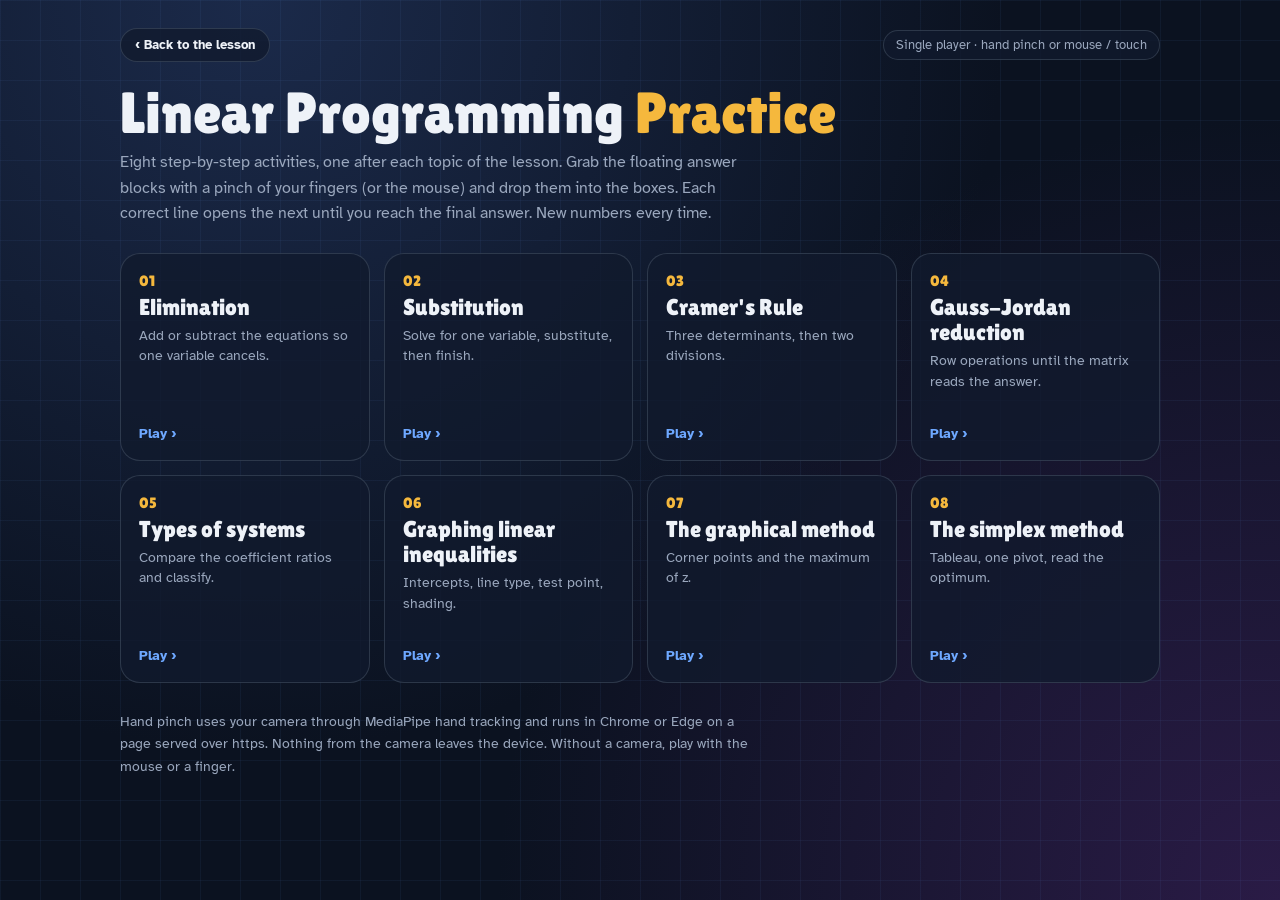
==== practice/index.html @ 4fee57f9 "Add Linear Programming web app, assets, and practice problems Co-Authored-By: Claude Sonnet 5.5 <nor" ====
<!doctype html>
<html lang="en">
<head>
<meta charset="utf-8">
<meta name="viewport" content="width=device-width,initial-scale=1,viewport-fit=cover">
<style>:root{box-sizing:border-box;padding-top:env(safe-area-inset-top,0px);padding-bottom:env(safe-area-inset-bottom,0px)}body{margin:0;font:14px -apple-system,BlinkMacSystemFont,sans-serif}[hidden]{display:none!important}</style>
</head>
<body>
<title>Linear Programming Practice</title>
<meta name="claude:viewport-fit-sides" content="cover">
<link rel="preconnect" href="https://fonts.googleapis.com">
<link rel="stylesheet" href="https://fonts.googleapis.com/css2?family=Atkinson+Hyperlegible:wght@400;700&family=Lilita+One&display=swap">
<link rel="stylesheet" href="../assets/katex/katex.min.css">
<link rel="stylesheet" href="practice.css">
<style>
body{overflow:auto}
.wrap{max-width:1040px;margin:0 auto;padding-block:28px 40px;padding-left:max(16px,env(safe-area-inset-left,0px));padding-right:max(16px,env(safe-area-inset-right,0px))}
.top{display:flex;justify-content:space-between;align-items:center;gap:12px;flex-wrap:wrap}
h1{font:400 clamp(34px,6vw,58px)/1 var(--display);margin:22px 0 8px;text-wrap:balance}
h1 span{color:var(--accent)}
.lede{color:var(--muted);max-width:62ch;line-height:1.6;font-size:16px;margin:0 0 26px}
.grid{display:grid;grid-template-columns:repeat(auto-fill,minmax(230px,1fr));gap:14px}
.act{display:grid;grid-template-rows:auto auto 1fr auto;gap:6px;padding:18px;border-radius:20px;background:var(--panel);border:1px solid var(--panel-line);color:var(--fg);text-decoration:none;min-height:170px;transition:transform .15s,border-color .15s}
.act:hover{transform:translateY(-3px);border-color:var(--accent)}
.act:focus-visible{outline:2px solid var(--accent);outline-offset:3px}
.act .n{font:400 15px var(--display);color:var(--accent)}
.act .t{font:400 23px/1.1 var(--display)}
.act .d{color:var(--muted);font-size:14px;line-height:1.45}
.act .go{font-weight:700;font-size:14px;color:var(--blue)}
.note{margin-top:28px;color:var(--muted);font-size:14px;line-height:1.6;max-width:70ch}
</style>
<div class="wrap">
  <div class="top"><a class="btn" href="../index.html">‹ Back to the lesson</a><span class="chip">Single player · hand pinch or mouse / touch</span></div>
  <h1>Linear Programming <span>Practice</span></h1>
  <p class="lede">Eight step-by-step activities, one after each topic of the lesson. Grab the floating answer blocks with a pinch of your fingers (or the mouse) and drop them into the boxes. Each correct line opens the next until you reach the final answer. New numbers every time.</p>
  <nav class="grid">
    <a class="act" href="elimination.html"><span class="n">01</span><span class="t">Elimination</span><span class="d">Add or subtract the equations so one variable cancels.</span><span class="go">Play ›</span></a>
    <a class="act" href="substitution.html"><span class="n">02</span><span class="t">Substitution</span><span class="d">Solve for one variable, substitute, then finish.</span><span class="go">Play ›</span></a>
    <a class="act" href="cramers-rule.html"><span class="n">03</span><span class="t">Cramer&#x27;s Rule</span><span class="d">Three determinants, then two divisions.</span><span class="go">Play ›</span></a>
    <a class="act" href="gauss-jordan.html"><span class="n">04</span><span class="t">Gauss-Jordan reduction</span><span class="d">Row operations until the matrix reads the answer.</span><span class="go">Play ›</span></a>
    <a class="act" href="types-of-systems.html"><span class="n">05</span><span class="t">Types of systems</span><span class="d">Compare the coefficient ratios and classify.</span><span class="go">Play ›</span></a>
    <a class="act" href="inequalities.html"><span class="n">06</span><span class="t">Graphing linear inequalities</span><span class="d">Intercepts, line type, test point, shading.</span><span class="go">Play ›</span></a>
    <a class="act" href="graphical-method.html"><span class="n">07</span><span class="t">The graphical method</span><span class="d">Corner points and the maximum of z.</span><span class="go">Play ›</span></a>
    <a class="act" href="simplex.html"><span class="n">08</span><span class="t">The simplex method</span><span class="d">Tableau, one pivot, read the optimum.</span><span class="go">Play ›</span></a>
  </nav>
  <p class="note">Hand pinch uses your camera through MediaPipe hand tracking and runs in Chrome or Edge on a page served over https. Nothing from the camera leaves the device. Without a camera, play with the mouse or a finger.</p>
</div>

</body>
</html>
---- practice/practice.css ----
/* Pinch practice: dark game look shared by every activity page (single dark world by design). */
:root{
  --bg:#0b1220; --bg2:#111a2e; --panel:rgba(17,26,46,.78); --panel-line:rgba(148,163,184,.22);
  --fg:#eef2f8; --muted:#9aa7bd; --accent:#f5b83d; --good:#46cf86; --bad:#ff6b6b; --blue:#6ea8ff; --violet:#b48cff;
  --display:"Lilita One","Arial Rounded MT Bold","Trebuchet MS",sans-serif;
  --ui:"Atkinson Hyperlegible",Verdana,Arial,sans-serif;
  color-scheme:dark;
}
html,body{height:100%}
body{background:var(--bg);color:var(--fg);font-family:var(--ui);overflow:hidden;
  background-image:linear-gradient(rgba(110,168,255,.06) 1px,transparent 1px),linear-gradient(90deg,rgba(110,168,255,.06) 1px,transparent 1px),radial-gradient(circle at 20% 0%,#1b2a4a 0,transparent 55%),radial-gradient(circle at 100% 100%,#2a1b46 0,transparent 50%);
  background-size:40px 40px,40px 40px,100% 100%,100% 100%}
button,a{font-family:var(--ui)}
#app{position:fixed;inset:0;display:grid;grid-template-rows:auto 1fr;gap:12px;
  padding-top:calc(12px + env(safe-area-inset-top,0px));padding-bottom:calc(12px + env(safe-area-inset-bottom,0px));
  padding-left:max(16px,env(safe-area-inset-left,0px));padding-right:max(16px,env(safe-area-inset-right,0px));
  -webkit-user-select:none;user-select:none}
#cam{position:absolute;inset:0;width:100%;height:100%;object-fit:cover;transform:scaleX(-1);opacity:0;pointer-events:none;transition:opacity .4s}
body.hand #cam{opacity:.28}
#fx{position:absolute;inset:0;width:100%;height:100%;pointer-events:none;z-index:8}
#tiles{position:absolute;inset:0;pointer-events:none;z-index:7;overflow:hidden}

/* HUD */
#hud{position:relative;z-index:3;display:flex;align-items:center;gap:8px;flex-wrap:wrap}
#hud .brand{display:flex;align-items:center;gap:10px;margin-right:auto;min-width:0}
#hud h1{font:400 clamp(20px,2.4vw,28px) var(--display);margin:0;letter-spacing:.01em;white-space:nowrap;overflow:hidden;text-overflow:ellipsis}
#hud h1 span{color:var(--accent)}
.chip{display:inline-flex;align-items:center;gap:6px;padding:6px 12px;border-radius:999px;background:var(--panel);border:1px solid var(--panel-line);font-size:13px;color:var(--muted);white-space:nowrap}
.chip b{color:var(--fg);font:400 17px var(--display);letter-spacing:.02em}
.btn{appearance:none;border:1px solid var(--panel-line);background:var(--panel);color:var(--fg);border-radius:999px;padding:8px 14px;font-weight:700;font-size:13px;cursor:pointer;text-decoration:none;display:inline-flex;align-items:center;gap:6px}
.btn:hover{border-color:var(--accent);color:var(--accent)}
.btn:focus-visible{outline:2px solid var(--accent);outline-offset:2px}
.btn.primary{background:linear-gradient(180deg,#ffcb5c,#f0a51f);color:#231703;border-color:transparent}
.btn.primary:hover{color:#231703;filter:brightness(1.06)}
.btn.big{font:400 20px var(--display);padding:14px 22px;letter-spacing:.02em}

/* Board */
#board{position:relative;z-index:2;display:grid;grid-template-columns:minmax(250px,.95fr) minmax(320px,1.45fr) minmax(240px,1fr);gap:12px;min-height:0}
.panel{background:var(--panel);border:1px solid var(--panel-line);border-radius:18px;backdrop-filter:blur(8px);-webkit-backdrop-filter:blur(8px);min-height:0;min-width:0;position:relative}
.ptitle{font-size:11px;letter-spacing:.12em;text-transform:uppercase;color:var(--muted);font-weight:700}
#left{display:flex;flex-direction:column;gap:12px;padding:16px;overflow:auto}
#prompt .kicker{font:400 15px var(--display);color:var(--accent);letter-spacing:.04em;margin-bottom:6px}
#prompt .ptext{font-size:16px;line-height:1.55}
#prompt .katex{font-size:1.08em}
#visual{border-top:1px solid var(--panel-line);padding-top:12px}
#visual svg{width:100%;max-width:340px;display:block;margin:0 auto}
.vcap{font-size:12px;color:var(--muted);margin-bottom:6px;text-align:center}
.tab{border-collapse:collapse;margin:0 auto;font-size:15px}
.tab th,.tab td{padding:5px 9px;text-align:center;border-bottom:1px solid var(--panel-line)}
.tab th{color:var(--muted);font-weight:700;font-size:12px}
.tab td.b{border-left:2px solid var(--muted)}
.tab tr.bottom td{border-top:2px solid var(--muted)}
.tab .pc{background:rgba(245,184,61,.16)}
.tab .pr td{background:rgba(110,168,255,.14)}
.tab .pv{background:rgba(245,184,61,.5)!important;color:#fff;font-weight:700;border-radius:6px}
.tab .new{color:var(--accent);font-weight:700}
.mat{text-align:center;font-size:17px;padding:4px 0}

#mid{display:flex;flex-direction:column;padding:14px 14px 10px}
#mid .head{display:flex;align-items:center;justify-content:space-between;gap:8px;margin:0 2px 8px}
#lines{list-style:none;margin:0;padding:2px 4px 8px;overflow:auto;flex:1;display:flex;flex-direction:column;gap:8px}
.line{border-radius:14px;padding:9px 12px;border:1px solid transparent;transition:opacity .3s,background .3s,border-color .3s}
.line .cap{font-size:12px;color:var(--muted);margin-bottom:4px;font-weight:700}
.line .cap .katex{font-size:1em}
.line .row{display:flex;flex-wrap:wrap;align-items:center;gap:6px 6px;font-size:19px;min-height:40px}
.line .row .t{font-size:15px;color:var(--muted)}
.line.future{opacity:.0;height:0;padding:0;margin:0;overflow:hidden;border:0}
.line.active{background:rgba(110,168,255,.10);border-color:rgba(110,168,255,.45)}
.line.done{opacity:.86}
.line.done .row{font-size:17px}
.line.ok{background:rgba(70,207,134,.16);border-color:var(--good)}
.line.final.done{background:rgba(245,184,61,.12);border-color:rgba(245,184,61,.5);opacity:1}
.line.bad{animation:shake .45s}
@keyframes shake{20%{transform:translateX(-8px)}40%{transform:translateX(7px)}60%{transform:translateX(-5px)}80%{transform:translateX(3px)}}
.frac{display:inline-flex;flex-direction:column;align-items:center;vertical-align:middle;gap:3px}
.frac .num,.frac .den{display:flex;align-items:center;gap:4px;justify-content:center;padding:0 3px}
.frac .num{border-bottom:2px solid var(--fg);padding-bottom:3px}
.slot{display:inline-flex;align-items:center;justify-content:center;min-width:46px;height:40px;border-radius:10px;border:2px dashed rgba(238,242,248,.45);box-sizing:border-box;transition:border-color .15s,background .15s,width .15s;touch-action:none}
.slot.word{min-width:120px}
.slot.over{border-color:var(--accent);background:rgba(245,184,61,.15);border-style:solid}
.slot.full{border-color:transparent}
.slot.wrong{border-color:var(--bad)!important;background:rgba(255,107,107,.2)}
.slot.filled{border:0;min-width:0;height:auto;padding:0 2px;color:var(--good);font-weight:700}
.slot.filled .word{font-size:16px}
.line.final .slot.filled{color:var(--accent)}
#hintBox{margin:6px 4px 0;padding:10px 12px;border-radius:12px;background:rgba(180,140,255,.14);border:1px solid rgba(180,140,255,.4);font-size:14px;line-height:1.5}
#flash{position:absolute;left:50%;top:10px;transform:translate(-50%,-8px);padding:7px 14px;border-radius:999px;font-weight:700;font-size:14px;opacity:0;transition:opacity .2s,transform .2s;pointer-events:none;z-index:4;white-space:nowrap}
#flash.show{opacity:1;transform:translate(-50%,0)}
#flash.good{background:var(--good);color:#06240f}
#flash.bad{background:var(--bad);color:#2a0606}

#pool{padding:12px 14px;overflow:hidden;touch-action:none}
#pool .ptitle{display:flex;justify-content:space-between;gap:8px}
#handNote{position:absolute;left:12px;right:12px;bottom:12px;font-size:13px;color:var(--muted);text-align:center}

/* Tiles */
.tile{position:absolute;left:0;top:0;min-width:46px;height:40px;padding:0 12px;box-sizing:border-box;display:flex;align-items:center;justify-content:center;border-radius:12px;
  font-size:19px;font-weight:700;color:#fff;white-space:nowrap;will-change:transform;
  background:linear-gradient(180deg,#5b8def,#3a63c9);box-shadow:0 6px 0 rgba(0,0,0,.28),0 10px 22px rgba(0,0,0,.35),inset 0 1px 0 rgba(255,255,255,.35);transition:box-shadow .15s,scale .15s}
.tile.var{background:linear-gradient(180deg,#a77bff,#7a4fe0)}
.tile.sym{background:linear-gradient(180deg,#ffb455,#e98a12);color:#2b1600}
.tile.word{background:linear-gradient(180deg,#3fcf8e,#1f9f66);font-size:15px}
.tile .word{font-weight:700}
.tile.hover{scale:1.08;box-shadow:0 0 0 3px var(--accent),0 10px 22px rgba(0,0,0,.35)}
.tile.held{scale:1.14;z-index:2;box-shadow:0 0 0 3px #fff,0 18px 30px rgba(0,0,0,.45)}

/* Screens */
.screen{position:absolute;inset:0;z-index:20;display:grid;place-items:center;background:rgba(6,10,20,.72);backdrop-filter:blur(6px);-webkit-backdrop-filter:blur(6px);
  padding-left:max(16px,env(safe-area-inset-left,0px));padding-right:max(16px,env(safe-area-inset-right,0px));padding-block:16px;overflow:auto}
.card{background:linear-gradient(180deg,#16223d,#101a30);border:1px solid var(--panel-line);border-radius:24px;padding:28px;max-width:560px;width:100%;box-sizing:border-box;box-shadow:0 30px 80px rgba(0,0,0,.5);text-align:center}
.card h2{font:400 clamp(30px,5vw,44px)/1.05 var(--display);margin:0 0 6px;text-wrap:balance}
.card h2 span{color:var(--accent)}
.card p{color:var(--muted);line-height:1.55;margin:8px 0;font-size:15px}
.card .how{display:grid;grid-template-columns:repeat(3,1fr);gap:10px;margin:18px 0}
.card .how div{background:rgba(255,255,255,.04);border:1px solid var(--panel-line);border-radius:14px;padding:12px 8px;font-size:13px;color:var(--muted);line-height:1.4}
.card .how b{display:block;font:400 26px var(--display);color:var(--accent)}
.card .acts{display:flex;gap:10px;justify-content:center;flex-wrap:wrap;margin-top:16px}
#startMsg{margin-top:14px;padding:10px 12px;border-radius:12px;background:rgba(245,184,61,.12);color:var(--fg);font-size:14px;line-height:1.5}
.card .back{display:inline-block;margin-top:16px;color:var(--muted);font-size:14px}
#done .card h2{color:var(--accent)}

@media (max-width:900px){
  body{overflow:hidden}
  #board{grid-template-columns:1fr;grid-template-rows:minmax(0,auto) minmax(0,1fr) 190px;gap:8px}
  #left{max-height:32vh;padding:12px}
  #visual svg{max-width:220px}
  #prompt .ptext{font-size:15px}
  #mid{padding:10px}
  .line .row{font-size:17px}
  #hud{gap:6px}
  #hud .chip.opt{display:none}
  .card .how{grid-template-columns:1fr}
}
@media (max-width:520px){
  #hud .btn .lbl{display:none}
  #hud h1{font-size:19px}
}
@media (prefers-reduced-motion:reduce){.line.bad{animation:none}}
/* finished: a banner at the bottom so the worked solution stays readable */
#done{background:transparent;backdrop-filter:none;-webkit-backdrop-filter:none;place-items:end center;pointer-events:none;padding-bottom:calc(20px + env(safe-area-inset-bottom,0px))}
#done .card{pointer-events:auto;padding:18px 22px;max-width:620px;box-shadow:0 0 0 2px rgba(245,184,61,.55),0 30px 80px rgba(0,0,0,.6)}
#done .card h2{font-size:clamp(26px,4vw,36px)}
#done .acts{margin-top:10px}
@media (max-width:900px){
  #left{max-height:38vh}
  #done .card{padding:14px 16px}
  #done .card p{display:none}
  #done .btn.big{font-size:16px;padding:10px 16px}
  #done .back{margin-top:8px}
}
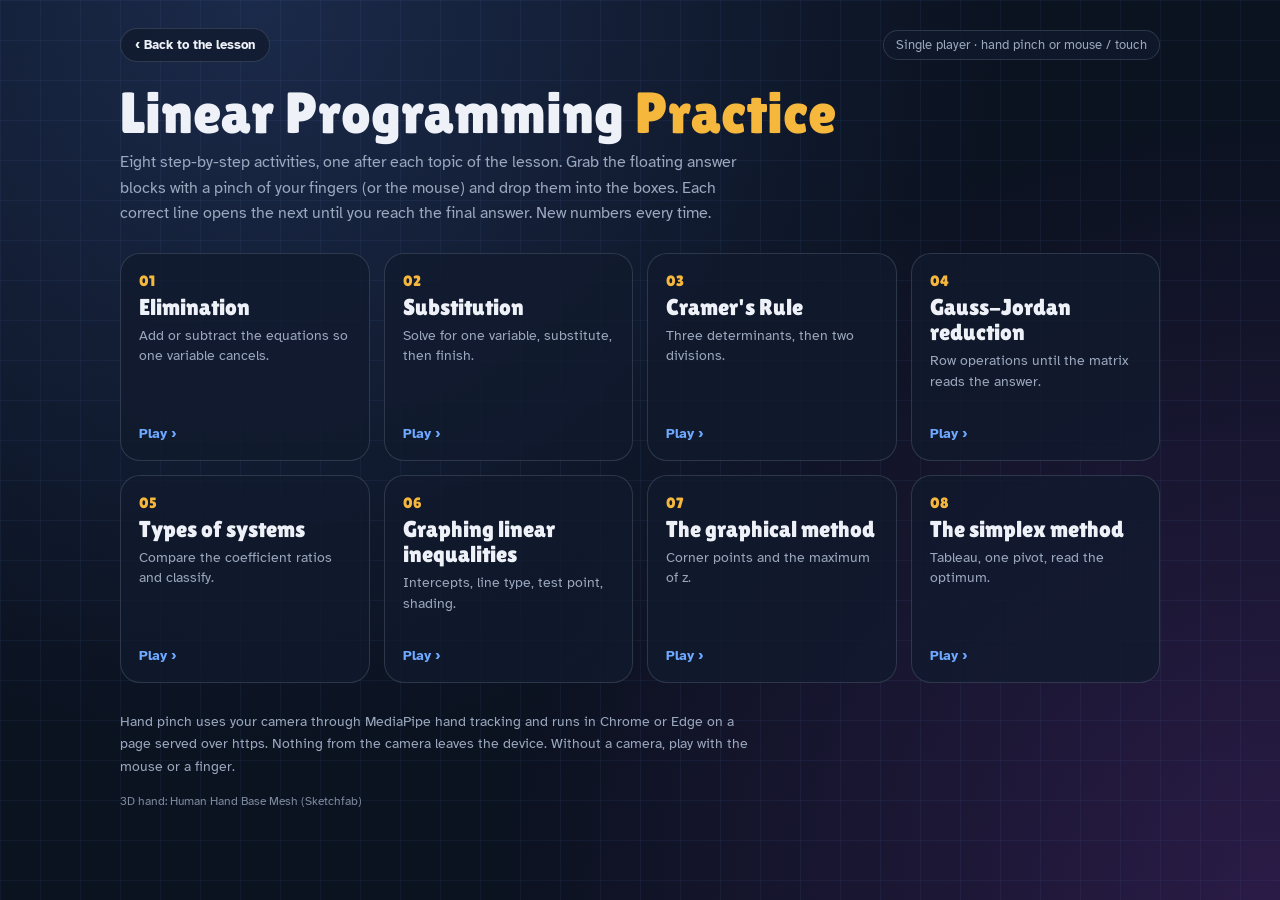
==== commit c869091b: "Add 3D wireframe pinch hand and free-roaming blocks to practice activities Co-Authored-By: Claude So" ====
--- a/practice/index.html
+++ b/practice/index.html
@@ -28,6 +28,7 @@
 .act .d{color:var(--muted);font-size:14px;line-height:1.45}
 .act .go{font-weight:700;font-size:14px;color:var(--blue)}
 .note{margin-top:28px;color:var(--muted);font-size:14px;line-height:1.6;max-width:70ch}
+.note.credit{margin-top:8px;font-size:12px}
 </style>
 <div class="wrap">
   <div class="top"><a class="btn" href="../index.html">‹ Back to the lesson</a><span class="chip">Single player · hand pinch or mouse / touch</span></div>
@@ -44,6 +45,8 @@
     <a class="act" href="simplex.html"><span class="n">08</span><span class="t">The simplex method</span><span class="d">Tableau, one pivot, read the optimum.</span><span class="go">Play ›</span></a>
   </nav>
   <p class="note">Hand pinch uses your camera through MediaPipe hand tracking and runs in Chrome or Edge on a page served over https. Nothing from the camera leaves the device. Without a camera, play with the mouse or a finger.</p>
+  <!-- TODO: add the author name and licence of the Sketchfab model "Human Hand Base Mesh" -->
+  <p class="note credit">3D hand: Human Hand Base Mesh (Sketchfab)</p>
 </div>
 
 </body>
--- a/practice/practice.css
+++ b/practice/practice.css
@@ -17,7 +17,7 @@
   -webkit-user-select:none;user-select:none}
 #cam{position:absolute;inset:0;width:100%;height:100%;object-fit:cover;transform:scaleX(-1);opacity:0;pointer-events:none;transition:opacity .4s}
 body.hand #cam{opacity:.28}
-#fx{position:absolute;inset:0;width:100%;height:100%;pointer-events:none;z-index:8}
+#fx{position:absolute;inset:0;width:100%;height:100%;pointer-events:none;z-index:9}
 #tiles{position:absolute;inset:0;pointer-events:none;z-index:7;overflow:hidden}
 
 /* HUD */
@@ -35,7 +35,7 @@
 .btn.big{font:400 20px var(--display);padding:14px 22px;letter-spacing:.02em}
 
 /* Board */
-#board{position:relative;z-index:2;display:grid;grid-template-columns:minmax(250px,.95fr) minmax(320px,1.45fr) minmax(240px,1fr);gap:12px;min-height:0}
+#board{position:relative;z-index:2;display:grid;grid-template-columns:minmax(250px,.95fr) minmax(320px,1.45fr);gap:12px;min-height:0}
 .panel{background:var(--panel);border:1px solid var(--panel-line);border-radius:18px;backdrop-filter:blur(8px);-webkit-backdrop-filter:blur(8px);min-height:0;min-width:0;position:relative}
 .ptitle{font-size:11px;letter-spacing:.12em;text-transform:uppercase;color:var(--muted);font-weight:700}
 #left{display:flex;flex-direction:column;gap:12px;padding:16px;overflow:auto}
@@ -89,9 +89,24 @@
 #flash.good{background:var(--good);color:#06240f}
 #flash.bad{background:var(--bad);color:#2a0606}
 
-#pool{padding:12px 14px;overflow:hidden;touch-action:none}
-#pool .ptitle{display:flex;justify-content:space-between;gap:8px}
-#handNote{position:absolute;left:12px;right:12px;bottom:12px;font-size:13px;color:var(--muted);text-align:center}
+/* Play area: answer blocks roam everywhere inside this dashed boundary (placed by practice.js) */
+#bounds{position:absolute;z-index:6;border:2px dashed rgba(245,184,61,.28);border-radius:28px;pointer-events:none}
+#bounds span{position:absolute;top:-11px;left:24px;background:var(--bg);padding:0 8px;font-size:12px;color:rgba(245,184,61,.75);letter-spacing:.08em;text-transform:uppercase;font-weight:700}
+#handNote{position:absolute;left:50%;transform:translateX(-50%);bottom:calc(10px + env(safe-area-inset-bottom,0px));z-index:6;width:calc(100% - 32px);font-size:13px;color:var(--muted);text-align:center;pointer-events:none}
+
+/* Hand settings (start card and HUD popover) */
+.handset{display:flex;flex-wrap:wrap;align-items:center;justify-content:center;gap:8px 10px;margin:4px 0 0;font-size:13px;color:var(--muted)}
+.handset .hs-t{font-weight:700;letter-spacing:.08em;text-transform:uppercase;font-size:11px}
+.handset .hs-sw{display:flex;gap:6px}
+.handset .hs-sw button{width:24px;height:24px;border-radius:50%;border:2px solid transparent;cursor:pointer;padding:0}
+.handset .hs-sw button[aria-pressed="true"]{border-color:#fff;box-shadow:0 0 10px currentColor}
+.handset .hs-seg{appearance:none;border-radius:999px;border:1px solid var(--panel-line);background:transparent;color:var(--fg);font:700 12px var(--ui);padding:3px 10px;cursor:pointer}
+.handset .hs-seg:hover{border-color:var(--accent);color:var(--accent)}
+.handset label{display:inline-flex;align-items:center;gap:6px}
+.handset input[type=range]{width:90px;accent-color:var(--accent)}
+.handset button:focus-visible,.handset input:focus-visible{outline:2px solid var(--accent);outline-offset:2px}
+#handPop{position:absolute;z-index:12;right:max(16px,env(safe-area-inset-right,0px));padding:12px 14px;border-radius:16px;background:#16223d;border:1px solid var(--panel-line);box-shadow:0 18px 40px rgba(0,0,0,.5);max-width:calc(100% - 32px)}
+.credit{font-size:12px!important;margin:10px 0 0!important;opacity:.8}
 
 /* Tiles */
 .tile{position:absolute;left:0;top:0;min-width:46px;height:40px;padding:0 12px;box-sizing:border-box;display:flex;align-items:center;justify-content:center;border-radius:12px;
@@ -121,7 +136,7 @@
 
 @media (max-width:900px){
   body{overflow:hidden}
-  #board{grid-template-columns:1fr;grid-template-rows:minmax(0,auto) minmax(0,1fr) 190px;gap:8px}
+  #board{grid-template-columns:1fr;grid-template-rows:minmax(0,auto) minmax(0,1fr);gap:8px}
   #left{max-height:32vh;padding:12px}
   #visual svg{max-width:220px}
   #prompt .ptext{font-size:15px}
